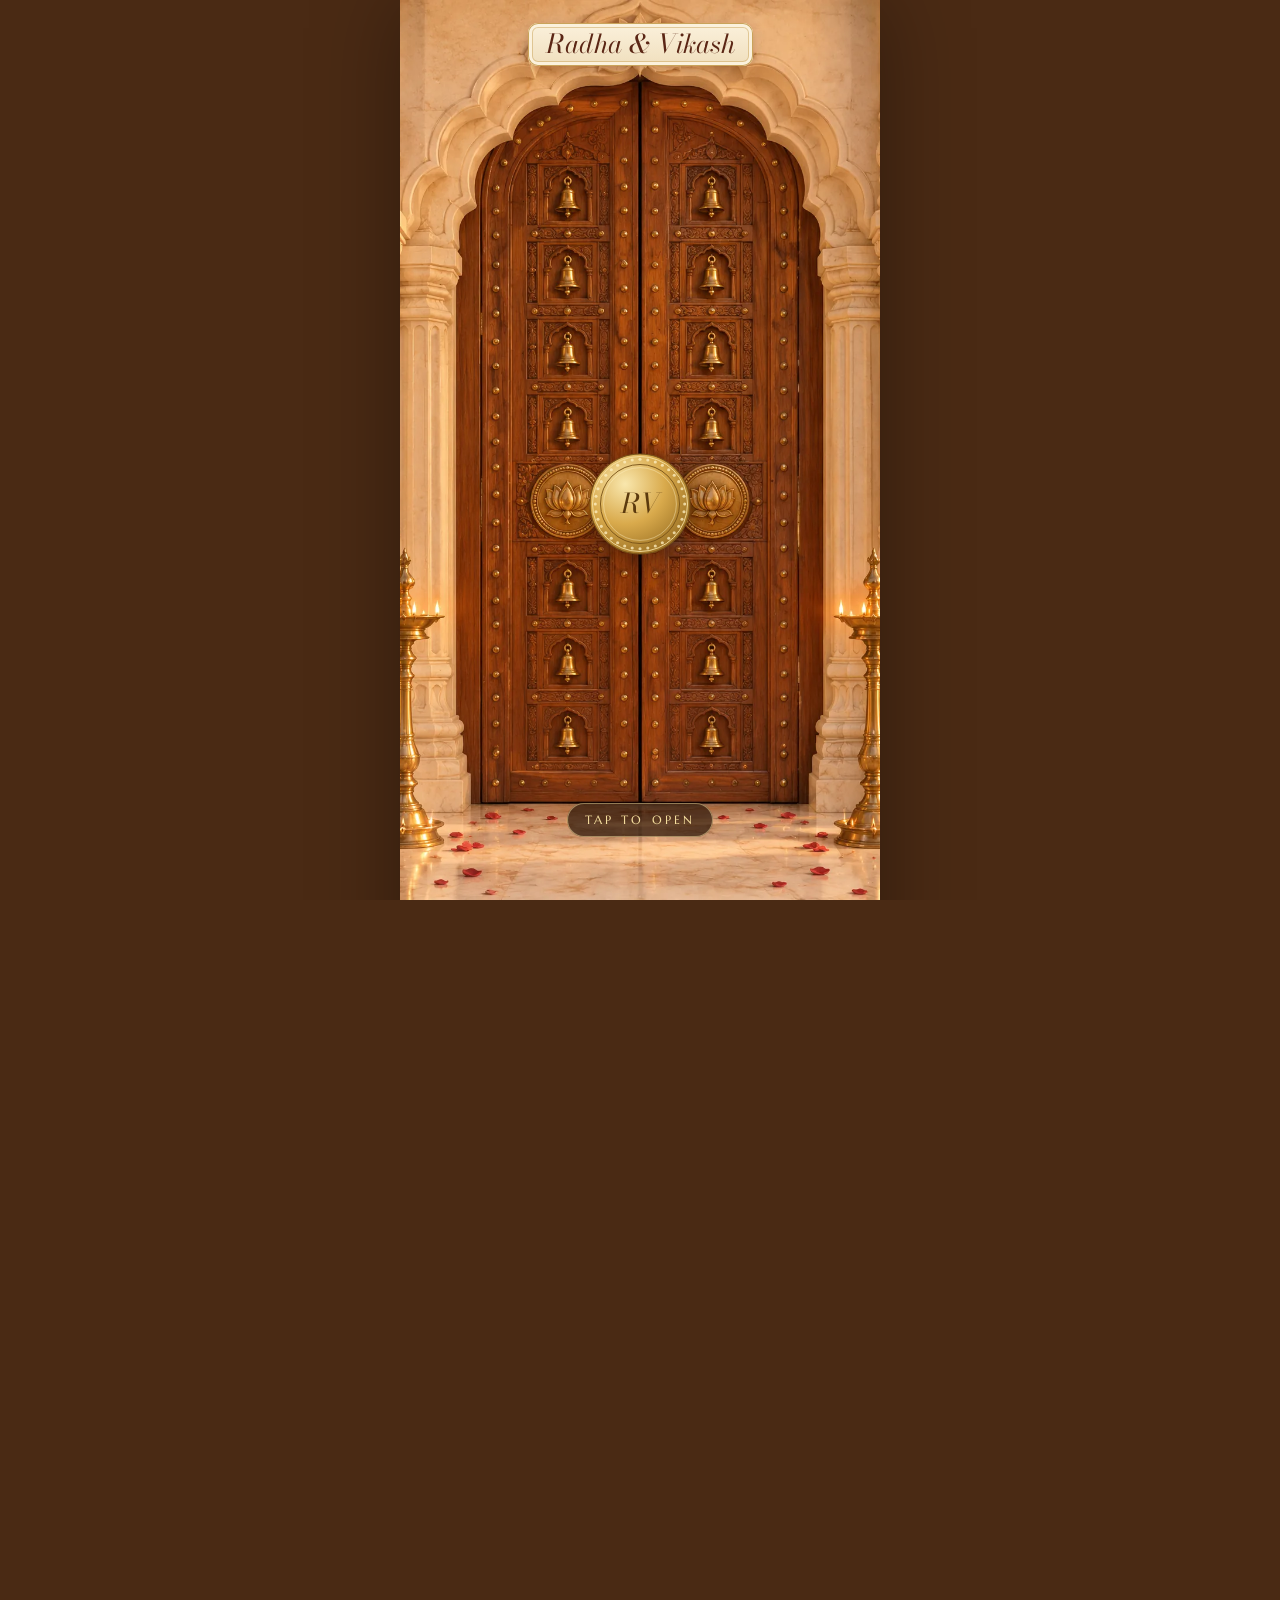
==== index.html @ 3cbb506b "Initial commit: Radha & Vikash Mandir Sunrise wedding invitation with 3D doors, audio, scratch card " ====
<!doctype html>
<html lang="en-IN">
<head>
<meta charset="utf-8">
<meta name="viewport" content="width=device-width,initial-scale=1,viewport-fit=cover">
<title>Radha &amp; Vikash are getting married | Wedding Invitation</title>
<meta name="description" content="Monday, 22 February 2027 · Bolai, Shajapur, Madhya Pradesh. Tap to open your invite.">
<meta property="og:type" content="website">
<meta property="og:title" content="Radha &amp; Vikash are getting married">
<meta property="og:description" content="Monday, 22 February 2027 · Bolai, Shajapur, Madhya Pradesh. Tap to open your invite.">
<meta property="og:image" content="./assets/images/temple.webp">
<meta name="theme-color" content="#4a2a14">

<!-- Google Fonts -->
<link rel="preconnect" href="https://fonts.googleapis.com">
<link rel="preconnect" href="https://fonts.gstatic.com" crossorigin>
<link rel="stylesheet" href="https://fonts.googleapis.com/css2?family=Alex+Brush&amp;family=Bodoni+Moda:ital,opsz,wght@0,6..96,400..600;1,6..96,400..600&amp;family=Cormorant+Garamond:ital,wght@0,400;0,500;0,600;1,400;1,500&amp;family=Marcellus&amp;display=swap">
<link rel="stylesheet" href="https://fonts.googleapis.com/css2?family=Tiro+Devanagari+Hindi&amp;display=swap">

<!-- Local Stylesheet -->
<link rel="stylesheet" href="./assets/css/invite.css">

<!-- Invitation Content & Configuration Data -->
<script type="application/json" id="invite-data">
{
  "side": "bride",
  "bride": {
    "name": "Radha",
    "full": "Radha Patidar",
    "parents": "Mr. Mahesh & Mrs. Patidar",
    "line": "Daughter of Mr. Mahesh & Mrs. Patidar",
    "about": ""
  },
  "groom": {
    "name": "Vikash",
    "full": "Vikash Patidar",
    "parents": "Mr. Bharat & Mrs. Ramkaniya Patidar",
    "line": "Son of Mr. Bharat & Mrs. Ramkaniya Patidar",
    "about": ""
  },
  "grandparents": "",
  "invocation": "॥ श्री गणेशाय नमः ॥",
  "invocationEn": "Shri Ganeshaya Namah",
  "shloka": "वक्रतुण्ड महाकाय सूर्यकोटि समप्रभ। निर्विघ्नं कुरु मे देव सर्वकार्येषु सर्वदा॥",
  "hosts": "Mr. Mahesh & Mrs. Patidar and Mr. Bharat & Mrs. Ramkaniya Patidar",
  "families": "the Patidar families",
  "inviteLine": "request the honour of your presence at the auspicious wedding of",
  "welcome": "With the divine blessings of Lord Ganesha and the love of our families, we begin a beautiful journey of togetherness. We are honoured to welcome you to the wedding celebrations of Radha & Vikash.",
  "hashtag": "#RadhaWedsVikash",
  "city": "Bolai, Shajapur, MP",
  "events": [
    {
      "id": "haldi",
      "name": "Haldi Ceremony (हल्दी समारोह)",
      "hindi": "हल्दी समारोह",
      "date": "2027-02-20T11:00:00+05:30",
      "hours": 3,
      "day": "Saturday",
      "dateText": "To be confirmed",
      "short": "Haldi",
      "time": "Date & Time to be confirmed",
      "venue": "Family residence",
      "address": "Bolai, Shajapur (to be confirmed)",
      "map": "https://maps.google.com/?q=Bolai+Shajapur+Madhya+Pradesh",
      "dress": "Yellow / Traditional Indian",
      "note": "A joyful celebration filled with turmeric, laughter, love and blessings.",
      "colors": ["#e8a317", "#ffd95a"]
    },
    {
      "id": "mehendi",
      "name": "Mehendi Ceremony (मेहंदी समारोह)",
      "hindi": "मेहंदी समारोह",
      "date": "2027-02-20T17:00:00+05:30",
      "hours": 4,
      "day": "Saturday",
      "dateText": "To be confirmed",
      "short": "Mehendi",
      "time": "Date & Time to be confirmed",
      "venue": "Family residence",
      "address": "Bolai, Shajapur (to be confirmed)",
      "map": "https://maps.google.com/?q=Bolai+Shajapur+Madhya+Pradesh",
      "dress": "Green / Traditional",
      "note": "Join us for an evening of beautiful mehendi, music and cherished memories.",
      "colors": ["#5f7d3a", "#a7c46a"]
    },
    {
      "id": "sangeet",
      "name": "Sangeet Ceremony (संगीत समारोह)",
      "hindi": "संगीत समारोह",
      "date": "2027-02-21T19:30:00+05:30",
      "hours": 4,
      "day": "Sunday",
      "dateText": "To be confirmed",
      "short": "Sangeet",
      "time": "Date & Time to be confirmed",
      "venue": "Family residence",
      "address": "Bolai, Shajapur (to be confirmed)",
      "map": "https://maps.google.com/?q=Bolai+Shajapur+Madhya+Pradesh",
      "dress": "Festive Traditional",
      "note": "Let's celebrate love with music, dance and unforgettable moments.",
      "colors": ["#3b2a6b", "#c9a0ff"]
    },
    {
      "id": "wedding",
      "name": "Wedding / Pheras (शुभ विवाह)",
      "hindi": "शुभ विवाह",
      "date": "2027-02-22T19:00:00+05:30",
      "hours": 8,
      "day": "Monday",
      "dateText": "Monday, 22 February 2027",
      "short": "22 Feb",
      "time": "Time to be confirmed",
      "venue": "Bolai",
      "address": "Shajapur, Madhya Pradesh",
      "map": "https://maps.google.com/?q=Bolai+Shajapur+Madhya+Pradesh",
      "dress": "Royal Traditional Indian",
      "note": "With the blessings of our families, Vikash and Radha unite in the sacred bond of marriage. Your presence will make our celebration truly special.",
      "colors": ["#b0213a", "#e8c37a"]
    },
    {
      "id": "reception",
      "name": "Grand Reception (आशीर्वाद समारोह)",
      "hindi": "आशीर्वाद समारोह",
      "date": "2027-02-26T19:00:00+05:30",
      "hours": 5,
      "day": "Friday",
      "dateText": "Friday, 26 February 2027",
      "short": "26 Feb",
      "time": "Time to be confirmed",
      "venue": "Family home / open farm area",
      "address": "Bolai, Shajapur",
      "map": "https://maps.google.com/?q=Bolai+Shajapur+Madhya+Pradesh",
      "dress": "Traditional / Formal / Festive",
      "note": "Join us for a grand celebration of love, togetherness and blessings, followed by a delightful dinner.",
      "colors": ["#7a1828", "#d4a548"]
    }
  ],
  "date": "2027-02-22T19:00:00+05:30",
  "dateText": {
    "weekday": "Monday",
    "day": "22",
    "month": "February",
    "mon": "Feb",
    "year": "2027",
    "dots": "22 · 02 · 2027"
  },
  "photos": {
    "gallery": [],
    "cover": "",
    "focus": {}
  },
  "story": [],
  "travel": [
    {
      "title": "By air",
      "text": "Devi Ahilya Bai Holkar Airport, Indore (IDR), about 2.5 - 3 hours from Bolai."
    },
    {
      "title": "By train",
      "text": "Shujalpur / Shajapur railway station, conveniently connected."
    },
    {
      "title": "Stay",
      "text": "Family-arranged accommodation for guests; details on request. Share your travel schedule with us."
    },
    {
      "title": "Weather",
      "text": "February in Madhya Pradesh is generally pleasant, with cooler evenings. Light warm clothing is recommended."
    }
  ],
  "contacts": [
    {
      "name": "Pankaj Patidar",
      "role": "Brother of Groom",
      "phone": "+91 93995 27129"
    },
    {
      "name": "Vikash Patidar",
      "role": "Groom",
      "phone": "+91 91799 33533"
    }
  ],
  "song": {
    "mode": "tune",
    "timbre": "harp",
    "youtube": "",
    "title": "Wedding Tune",
    "by": "now playing",
    "start": 0,
    "end": 0
  },
  "rsvp": {
    "by": "15 February 2027",
    "whatsapp": "+919179933533",
    "phone": "+919179933533",
    "mode": "save"
  },
  "sections": {
    "story": false,
    "scratch": true,
    "countdown": true,
    "program": true,
    "travel": true,
    "contacts": true,
    "rsvp": false
  }
}
</script>

<script type="application/json" id="invite-config">
{
  "branding": false,
  "rsvpWhatsapp": true,
  "variant": "",
  "mode": "live",
  "inviteId": "radha-vikash-wedding",
  "skipGate": false
}
</script>

<!-- Scripts -->
<script src="./assets/js/boot.js"></script>
<script src="./assets/js/shared.js" defer></script>
<script src="./assets/js/canvas-art.js" defer></script>
<script src="./assets/js/gsap-3.12.5.min.js" async></script>
<script src="./assets/js/invite.js" defer></script>
</head>

<body>
<link rel="preload" as="image" href="./assets/images/temple.webp" fetchpriority="low">
<canvas id="fx" aria-hidden="true"></canvas>

<!-- Floating Audio Control Pill -->
<button id="snd" type="button" aria-label="Play music" aria-pressed="false" hidden>
  <span class="disc" aria-hidden="true"></span>
  <span class="meta"><b>Our song</b><small>tap to play</small></span>
  <span class="eq" aria-hidden="true"><i></i><i></i><i></i><i></i></span>
</button>

<!-- 3D Carved Wooden Door Gate -->
<div id="gate" class="idle" role="dialog" aria-label="Wedding invitation cover">
  <div class="doors">
    <div class="leaf l">
      <img class="art" src="./assets/images/door.webp" alt="Carved temple door left leaf" decoding="async" fetchpriority="high">
      <div class="shade"></div>
    </div>
    <div class="leaf r">
      <img class="art" src="./assets/images/door.webp" alt="Carved temple door right leaf" decoding="async">
      <div class="shade"></div>
    </div>
    <div class="plaque">
      <p class="to" id="gTo" hidden></p>
      <p class="n" id="gNames"></p>
    </div>
    <button id="coin" type="button" aria-label="Tap the coin to open the invitation"></button>
    <p class="hint">Tap to open</p>
  </div>
</div>

<!-- Main Invitation Container -->
<main class="page" id="page" 
  data-temple="./assets/images/temple.webp" 
  data-card="./assets/images/card.webp" 
  data-frame="./assets/images/frame.webp">
</main>

</body>
</html>
---- assets/css/invite.css ----
/* Mandir Sunrise. invite.js draws the doors, the temple and the parchment frame as SVG; sizes in cqw follow the
   page column (.page is the container). */
:root{
  --paper:#f7ebd5; --card:#fdf6ec; --ink:#5b2615; --ink2:#86553f; --accent:#a8573a; --gold:#b9853f; --wood:#4a2a14;
  --line:rgba(185,133,63,.55);
  --name:'Bodoni Moda',Didot,'Times New Roman',serif;
  --brush:'Alex Brush','Snell Roundhand',cursive;
  --caps:'Marcellus','Cinzel',Georgia,serif;
  --serif:'Cormorant Garamond',Garamond,Georgia,serif;
  --deva:'Tiro Devanagari Hindi','Noto Serif Devanagari','Kohinoor Devanagari',serif;
  --col:480px;
  --spring:cubic-bezier(.34,1.56,.64,1);
}
*{box-sizing:border-box}
/* overflow clip, never hidden: a hidden overflow makes a scroll box and the sticky temple and paper stop sticking */
html{background:var(--wood);color:var(--ink);-webkit-text-size-adjust:100%;scroll-behavior:smooth;overflow-x:clip}
html.locked,html.locked body{overflow:hidden;height:100%}
body{margin:0;min-height:100vh;min-height:100dvh;background:var(--wood);font-family:var(--serif);font-size:18px;line-height:1.5;overflow-x:clip;-webkit-font-smoothing:antialiased}
a{color:inherit}
:focus-visible{outline:2px solid var(--accent);outline-offset:3px;border-radius:8px}
[hidden]{display:none!important}
.sr{position:absolute;width:1px;height:1px;overflow:hidden;clip:rect(0 0 0 0);white-space:nowrap}
.ico{fill:none;stroke:currentColor;stroke-width:1.6;stroke-linecap:round;stroke-linejoin:round}
[data-reveal="bloom"]{transform:scale(.6);filter:blur(5px)}

/* ---------- page column ---------- */
.page{position:relative;max-width:var(--col);margin:0 auto;background:var(--paper);min-height:100vh;min-height:100dvh;overflow-x:clip;container-type:inline-size;
  padding-bottom:env(safe-area-inset-bottom);box-shadow:0 0 80px rgba(0,0,0,.35)}
.paper{position:absolute;inset:0;z-index:0;pointer-events:none}
/* The same card twice: card.webp behind the page, and frame.webp (its arch cut out) in front, so text scrolls behind
   the arch and never across its gold lines. invite.js fades the front one in as the temple fades out.
   Each is the 1024×1536 painting as a border image: the arch top (300px of it), the chhatris (380) and the vines (150
   a side) keep their shape at the column's width, and only the plain middle stretches to the screen's height. The
   3cqw outset pushes the outer vines past the column's edge, which leaves more room inside the arch. */
.frame{z-index:3;opacity:0}
.card-art{position:sticky;top:0;height:100vh;height:100svh;border-style:solid;border-width:29.3cqw 14.65cqw 37.1cqw;border-image-slice:300 150 380 fill;border-image-repeat:stretch;border-image-outset:0 3cqw}
.scene,.art{display:block;width:100%;height:100%;object-fit:cover}
.page>section,.page>footer{position:relative;z-index:1}
section{padding:40px 15cqw;text-align:center}
.kick{font-family:var(--caps);font-size:11.5px;letter-spacing:.26em;text-transform:uppercase;color:var(--gold);margin:0}
.orn{display:block;width:160px;height:20px;margin:14px auto}
.sh{margin:0 auto 22px}
.sh h2{font:italic 400 clamp(30px,8.5cqw,40px)/1.1 var(--name);color:var(--ink);margin:6px 0 0}
.sh .orn{margin-bottom:0}
.linkbtn{background:none;border:0;padding:10px;font:italic 16px var(--serif);color:var(--ink2);text-decoration:underline;text-underline-offset:4px;cursor:pointer}

/* ---------- buttons ---------- */
.btn,.pill{position:relative;overflow:hidden;display:inline-flex;align-items:center;justify-content:center;gap:8px;cursor:pointer;text-decoration:none;font-family:var(--caps);text-transform:uppercase;border-radius:999px;transition:transform .35s var(--spring),box-shadow .3s;-webkit-tap-highlight-color:transparent}
.btn:active,.pill:active{transform:scale(.94)}
.pill{padding:9px 15px;font-size:12px;letter-spacing:.12em;color:var(--ink);background:#fff;border:1px solid var(--line)}
.btn{padding:15px 24px;font-size:13.5px;letter-spacing:.14em;color:#fdf6ec;background:var(--accent);border:0;box-shadow:0 8px 20px rgba(120,50,20,.25)}
.pill svg,.btn svg{width:16px;height:16px;flex:0 0 auto}
@media (hover:hover){.pill:hover,.btn:hover{transform:translateY(-2px)}}
.glint{position:absolute;width:14px;height:14px;margin:-7px 0 0 -7px;border-radius:50%;pointer-events:none;background:radial-gradient(circle,rgba(255,255,255,.95),rgba(255,236,190,.5) 40%,transparent 70%);animation:glint .6s ease-out forwards}
@keyframes glint{from{transform:scale(.3);opacity:1}to{transform:scale(7);opacity:0}}

/* ---------- song pill: spinning record, expands to show the track ---------- */
#snd{position:fixed;z-index:80;top:calc(env(safe-area-inset-top) + 12px);right:max(12px,calc((100vw - var(--col))/2 + 12px));height:48px;max-width:48px;padding:4px;border:0;border-radius:999px;cursor:pointer;
  display:flex;align-items:center;gap:10px;overflow:hidden;font-family:var(--serif);color:#fdf6ec;background:rgba(74,42,20,.9);box-shadow:0 0 0 1px rgba(212,165,72,.6),0 8px 22px rgba(60,25,8,.35);
  -webkit-backdrop-filter:blur(8px);backdrop-filter:blur(8px);transform:scale(0);transform-origin:100% 50%;transition:transform .5s var(--spring),max-width .6s cubic-bezier(.3,.8,.2,1),padding .6s;-webkit-tap-highlight-color:transparent}
#snd.show{transform:scale(1)}
#snd:active{transform:scale(.92)}
#snd.wide{max-width:300px;padding-right:16px}
#snd .disc{position:relative;flex:0 0 40px;height:40px;border-radius:50%;background:#2a1408 center/cover;box-shadow:inset 0 0 0 2px #2a1408,inset 0 0 0 3px rgba(212,165,72,.7);animation:spin 5s linear infinite paused;transition:filter .4s}
#snd .disc::before{content:"";position:absolute;inset:0;border-radius:50%;background:repeating-radial-gradient(circle,rgba(0,0,0,0) 0 3px,rgba(0,0,0,.14) 3px 4px)}
#snd .disc::after{content:"";position:absolute;left:50%;top:50%;width:9px;height:9px;margin:-4.5px;border-radius:50%;background:#fdf6ec;box-shadow:0 0 0 2px #d4a548}
#snd.on .disc{animation-play-state:running}
#snd:not(.on) .disc{filter:grayscale(.5) brightness(.75)}
#snd .meta{display:flex;flex-direction:column;text-align:left;line-height:1.2;white-space:nowrap;opacity:0;transition:opacity .25s}
#snd.wide .meta{opacity:1;transition-delay:.25s}
#snd .meta b{font-family:var(--caps);font-weight:400;letter-spacing:.14em;text-transform:uppercase;font-size:12.5px;color:#f7e0a0}
#snd .meta small{font-style:italic;font-size:13px;opacity:.85}
#snd .eq{display:flex;align-items:flex-end;gap:2px;height:16px;flex:0 0 auto;opacity:0;transition:opacity .25s}
#snd.wide .eq{opacity:1;transition-delay:.3s}
#snd .eq i{width:3px;height:100%;border-radius:2px;background:#d4a548;transform-origin:50% 100%;transform:scaleY(.25);animation:eq .8s ease-in-out infinite alternate paused}
#snd .eq i:nth-child(2){animation-delay:-.3s}#snd .eq i:nth-child(3){animation-delay:-.55s}#snd .eq i:nth-child(4){animation-delay:-.15s}
#snd.on .eq i{animation-play-state:running}
@keyframes spin{to{transform:rotate(1turn)}}
@keyframes eq{from{transform:scaleY(.25)}to{transform:scaleY(1)}}
/* the host's YouTube song plays in a small visible card (shared.js), as YouTube's embedding rules expect */
.yt-card{position:fixed;left:max(12px,calc((100vw - var(--col))/2 + 12px));bottom:calc(env(safe-area-inset-bottom) + 14px);z-index:80;width:160px;height:90px;overflow:hidden;border-radius:12px;background:#000;
  box-shadow:0 0 0 1px rgba(212,165,72,.7),0 12px 30px -12px rgba(60,25,8,.6);opacity:0;transform:translateY(8px);transition:opacity .4s,transform .4s;pointer-events:none}
.yt-card.on{opacity:1;transform:none;pointer-events:auto}
.yt-card iframe{display:block;width:160px;height:90px;border:0}

#fx{position:fixed;inset:0;width:100%;height:100%;z-index:60;pointer-events:none}

/* ---------- the temple doors ---------- */
#gate{position:fixed;inset:0;z-index:50;height:100vh;height:100dvh}
.doors{position:relative;max-width:var(--col);height:100%;margin:0 auto;perspective:1400px;perspective-origin:50% 45%}
.leaf{position:absolute;top:0;bottom:0;width:50%;overflow:hidden;backface-visibility:hidden;-webkit-backface-visibility:hidden;will-change:transform}
.leaf.l{left:0;transform-origin:0 50%}
.leaf.r{right:0;transform-origin:100% 50%}
.leaf .art{position:absolute;top:0;width:200%}
.leaf.l .art{left:0}
.leaf.r .art{left:-100%}
.shade{position:absolute;inset:0;opacity:0;pointer-events:none}
.leaf.l .shade{background:linear-gradient(90deg,rgba(30,12,2,.1),rgba(30,12,2,.7))}
.leaf.r .shade{background:linear-gradient(270deg,rgba(30,12,2,.1),rgba(30,12,2,.7))}
#gate.idle .leaf.l{animation:peekL 5s ease-in-out 2s infinite}
#gate.idle .leaf.r{animation:peekR 5s ease-in-out 2s infinite}
@keyframes peekL{0%,82%,100%{transform:rotateY(0)}90%{transform:rotateY(-5deg)}}
@keyframes peekR{0%,82%,100%{transform:rotateY(0)}90%{transform:rotateY(5deg)}}
.plaque{position:absolute;left:0;right:0;top:calc(env(safe-area-inset-top) + 2.5%);display:flex;flex-direction:column;align-items:center;gap:6px;padding:0 16px;pointer-events:none}
.plaque .to{margin:0;max-width:100%;padding:5px 14px;border-radius:999px;background:rgba(74,42,20,.85);color:#f7e0a0;font:italic 600 17px/1.3 var(--serif);overflow-wrap:anywhere}
.plaque .n{margin:0;max-width:100%;padding:4px 18px 6px;border-radius:10px;background:linear-gradient(#fbf1dc,#f0dfbd);box-shadow:inset 0 0 0 1px #c9a35a,inset 0 0 0 4px #fbf1dc,inset 0 0 0 5px rgba(201,163,90,.5),0 6px 14px rgba(60,25,8,.25);
  font:italic 400 26px/1.3 var(--name);color:var(--ink);white-space:nowrap}
/* between the two painted lotus medallions, 56% down the door */
#coin{position:absolute;left:calc(50% - 52px);top:calc(56% - 52px);width:104px;height:104px;padding:0;border:0;border-radius:50%;background:none;cursor:pointer;-webkit-tap-highlight-color:transparent}
#coin svg{display:block;width:100%;height:100%;filter:drop-shadow(0 8px 12px rgba(30,12,2,.5));animation:bob 3.6s ease-in-out infinite}
#coin::before,#coin::after{content:"";position:absolute;inset:4px;border-radius:50%;border:1.5px solid rgba(247,224,160,.9);animation:halo 2.6s ease-out infinite;pointer-events:none}
#coin::after{animation-delay:1.3s}
@keyframes halo{0%{transform:scale(.95);opacity:.9}100%{transform:scale(1.55);opacity:0}}
@keyframes bob{0%,100%{transform:translateY(0)}50%{transform:translateY(-4px)}}
.hint{position:absolute;left:0;right:0;bottom:calc(env(safe-area-inset-bottom) + 7%);width:max-content;margin:0 auto;padding:8px 18px;border-radius:999px;background:rgba(42,20,8,.7);box-shadow:inset 0 0 0 1px rgba(247,224,160,.5);
  font-family:var(--caps);font-size:12px;letter-spacing:.26em;text-transform:uppercase;color:#f7e0a0;pointer-events:none;animation:pulse 1.8s ease-in-out infinite}
@keyframes pulse{0%,100%{opacity:.7}50%{opacity:1}}

/* ---------- the temple: sticky while the guest scrolls through its 200 screens' worth of walk ---------- */
.walk{padding:0;height:200vh;height:200svh}
.stage{position:sticky;top:0;height:100vh;height:100svh;overflow:hidden;background:#f8d2b4}
.zoom,.scene{position:absolute;inset:0}
.zoom{will-change:transform}
.hero-copy{position:absolute;left:11%;right:11%;top:calc(env(safe-area-inset-top) + 8.5%);display:flex;flex-direction:column;align-items:center;text-shadow:0 0 16px rgba(255,240,228,.95),0 0 4px rgba(255,240,228,.8)}
.invoc{font-family:var(--deva);font-size:clamp(13px,3.6cqw,17px);color:var(--accent);margin:0}
.hn{display:flex;flex-direction:column;align-items:center;margin:2.5cqw 0 0;font-weight:400;width:100%}
.hn-a,.hn-b{font:italic 400 15cqw/1 var(--name);color:var(--accent);max-width:100%;white-space:nowrap}
.weds{font:400 8.5cqw/1 var(--brush);color:var(--ink);margin:-.5cqw 0 .5cqw}
.hd{font-family:var(--caps);font-size:clamp(11px,2.9cqw,14px);letter-spacing:.2em;text-transform:uppercase;color:var(--ink);margin:3.5cqw 0 0}
.hc{font:italic 500 clamp(16px,4.4cqw,21px)/1.3 var(--serif);color:var(--ink);margin:1cqw 0 0}
.cue{position:absolute;left:0;right:0;bottom:calc(env(safe-area-inset-bottom) + 3.5%);width:max-content;margin:0 auto;display:flex;flex-direction:column;align-items:center;gap:2px;padding:8px 20px;border:0;background:none;cursor:pointer;
  color:var(--ink);text-shadow:0 0 10px #fdf6ec,0 0 3px #fdf6ec;font-family:var(--caps);font-size:12px;letter-spacing:.24em;text-transform:uppercase}
.cue svg{width:20px;height:20px;animation:nudge 1.6s ease-in-out infinite}
@keyframes nudge{0%,100%{transform:translateY(0)}50%{transform:translateY(5px)}}
.walk.still{height:auto}
.walk.still .stage{position:relative}

/* ---------- the invitation, rising as the temple fades ---------- */
.invite{z-index:2;padding:26cqw 15cqw 10cqw}
.walk:not(.still)+.invite{margin-top:-50vh;margin-top:-50svh}
.portrait{position:relative;width:min(210px,54cqw);aspect-ratio:272/342;margin:0 auto 22px}
.portrait svg{position:absolute;inset:0;width:100%;height:100%;overflow:visible}
.portrait .ph{position:absolute;left:2.206%;top:1.754%;width:95.588%;height:96.491%;background:#efe0c6;-webkit-mask-size:100% 100%;mask-size:100% 100%}
.portrait .ph img{display:block;width:100%;height:100%;object-fit:cover}
.portrait.empty{display:grid;place-items:center;border:1.5px dashed var(--gold);border-radius:50% 50% 8px 8px/36% 36% 8px 8px;background:rgba(255,255,255,.4)}
.portrait.empty p{margin:0;font-family:var(--caps);font-size:11px;letter-spacing:.24em;text-transform:uppercase;color:var(--gold)}
.hosts{font-family:var(--caps);font-size:12.5px;letter-spacing:.14em;text-transform:uppercase;line-height:1.6;color:var(--gold);margin:12px 0 0}
.line{font-size:clamp(17px,4.6cqw,21px);line-height:1.45;color:var(--ink);margin:10px 0 0}
.couple{margin-top:6px}
.pp{display:flex;flex-direction:column;align-items:center}
.par{max-width:260px;margin:0 auto;font-size:15px;font-weight:600;line-height:1.35;color:var(--accent)}
.nm{max-width:100%;font:italic 400 clamp(38px,12.5cqw,58px)/1.05 var(--name);color:var(--accent);margin:6px 0 0;white-space:nowrap}
.and{font:400 clamp(28px,8cqw,38px)/1 var(--brush);color:var(--ink);margin:12px 0}
.gp{font-style:italic;color:var(--ink2);margin:24px auto 0;max-width:300px;font-size:16.5px}
.shloka{font-family:var(--deva);font-size:15.5px;line-height:1.75;color:var(--gold);margin:22px auto 0;max-width:300px}

/* ---------- save the date ---------- */
.sd{position:relative;max-width:300px;margin:0 auto;border-radius:16px;overflow:hidden;background:#fffbf4;box-shadow:inset 0 0 0 1px rgba(0,0,0,.08),0 14px 34px rgba(120,60,20,.12)}
.sd-in{padding:34px 20px 30px;display:flex;flex-direction:column;align-items:center}
.sd .lbl{font-family:var(--caps);font-size:13px;letter-spacing:.2em;text-transform:uppercase;margin:0;color:var(--ink2)}
.sd .big{font:500 clamp(64px,18cqw,86px)/1 var(--serif);margin:8px 0;color:var(--ink)}
.sd .where{font-style:italic;margin:10px 0 0;color:var(--ink2)}
.sd canvas{position:absolute;inset:0;width:100%;height:100%;border-radius:inherit;cursor:grab;transition:opacity .7s ease}
.sd canvas.gone{opacity:0;pointer-events:none}
.date.done .linkbtn{visibility:hidden}

/* ---------- countdown ---------- */
.cd{display:grid;grid-template-columns:repeat(4,1fr);gap:2.5cqw;max-width:340px;margin:0 auto}
.cd div{aspect-ratio:4/5;display:flex;flex-direction:column;align-items:center;justify-content:center;border-radius:12px;background:#fffbf4;box-shadow:inset 0 0 0 1px rgba(0,0,0,.08)}
.cd b{font:500 clamp(26px,8cqw,36px)/1 var(--serif);color:var(--ink);font-variant-numeric:tabular-nums}
.cd small{font-family:var(--caps);font-size:9.5px;letter-spacing:.16em;text-transform:uppercase;color:var(--ink2);margin-top:6px}
.cd-note{margin:18px 0 0;font-size:16px;color:var(--ink2)}

/* ---------- welcome ---------- */
.welcome{padding-top:10px}
.welcome .msg{font-size:20px;line-height:1.6;font-style:italic;color:var(--ink);max-width:340px;margin:8px auto 0}

/* ---------- functions: each card under a scalloped temple arch ---------- */
.events{list-style:none;margin:0;padding:0;display:grid;gap:30px}
.ev{position:relative}
.cap{display:block;width:100%;height:58px;overflow:visible}
.ev-ic{position:absolute;top:16px;left:50%;width:46px;height:46px;margin-left:-23px;color:var(--accent)}
.ev-ic svg{width:100%;height:100%}
.ev-b{margin-top:-1px;padding:12px 20px 22px;background:var(--card);border:1px solid var(--gold);border-top:0;border-radius:0 0 14px 14px;box-shadow:0 14px 30px rgba(120,60,20,.08)}
.ev h3{font:italic 400 28px/1.15 var(--name);color:var(--accent);margin:0}
.ev-when{margin:8px 0 0;font-size:17px;color:var(--ink)}
.ev-when span{display:block;font-size:15.5px;color:var(--ink2)}
.ev-venue{margin:10px 0 0;font-size:17px;font-weight:600;line-height:1.35;color:var(--ink)}
.ev-venue span{display:block;font-weight:400;font-size:15.5px;color:var(--ink2)}
.ev-dress{margin:10px 0 0;font-size:15px;font-weight:600;color:var(--accent)}
.ev-note{margin:6px 0 0;font-size:16px;font-style:italic;color:var(--ink2)}
.ev-links{display:flex;flex-wrap:wrap;justify-content:center;gap:8px;margin-top:16px}
.ev.big .ev-b{border-color:var(--accent)}
.ev.big .cap path{stroke:var(--accent)}

/* ---------- story / moments ---------- */
.chaps{list-style:none;margin:0;padding:0 0 0 26px;text-align:left;position:relative}
.chaps::before{content:"";position:absolute;left:8px;top:6px;bottom:6px;width:1px;background:var(--gold)}
.chaps li{position:relative;margin:0 0 24px}
.chaps li:last-child{margin-bottom:0}
.chaps li::before{content:"";position:absolute;left:-22px;top:6px;width:9px;height:9px;transform:rotate(45deg);background:var(--card);box-shadow:inset 0 0 0 2px var(--accent)}
.chaps .yr{margin:0;font:400 12px var(--caps);letter-spacing:.22em;color:var(--gold)}
.chaps h3{margin:2px 0 4px;font:italic 400 23px/1.2 var(--name);color:var(--ink)}
.chaps p{margin:0;font-size:17.5px;color:var(--ink2)}
.chaps img{display:block;width:100%;max-height:240px;margin:12px 0 0;object-fit:cover;border-radius:12px;box-shadow:0 0 0 4px #fff,0 0 0 5px var(--line)}
.gal{display:grid;grid-template-columns:repeat(2,1fr);gap:18px 14px;padding:4px}
.gal button{padding:7px 7px 24px;border:0;background:#fff;cursor:zoom-in;rotate:var(--r);box-shadow:0 10px 22px rgba(90,40,10,.18)}
.gal img{display:block;width:100%;aspect-ratio:4/5;object-fit:cover}
.box{max-width:min(94vw,560px);max-height:92vh;padding:0;border:0;border-radius:14px;background:#2a1408;overflow:visible}
.box::backdrop{background:rgba(42,20,8,.85)}
.box img{display:block;max-width:100%;max-height:92vh;border-radius:14px}
.box .x{position:absolute;top:-14px;right:-10px;width:40px;height:40px;border:0;border-radius:50%;background:var(--card);color:var(--ink);font:600 26px/1 var(--serif);cursor:pointer;box-shadow:inset 0 0 0 1px var(--line)}

/* ---------- travel / contacts ---------- */
.cards{display:grid;gap:12px;text-align:left}
.tc{display:flex;gap:14px;align-items:flex-start;background:#fffbf4;border-radius:14px;padding:16px;box-shadow:inset 0 0 0 1px rgba(0,0,0,.08)}
.tc .i{flex:0 0 42px;height:42px;border-radius:50%;display:grid;place-items:center;background:#f6e6cc;color:var(--accent)}
.tc .i svg{width:22px;height:22px}
.tc h3{font-family:var(--caps);font-weight:400;letter-spacing:.14em;text-transform:uppercase;font-size:13.5px;margin:2px 0 4px;color:var(--ink)}
.tc p{margin:0;font-size:16.5px;line-height:1.45;color:var(--ink2)}
.contact{align-items:center;flex-wrap:wrap}
.contact .who{flex:1 1 130px;min-width:0}
.contact .role{font-style:italic;font-size:15px;color:var(--ink2)}
.ph{display:block;font-size:16px;letter-spacing:.04em;color:var(--ink);user-select:all;-webkit-user-select:all;margin-top:2px}
.contact .acts{margin-left:auto;display:flex;gap:6px}
.contact .acts a{width:42px;height:42px;border-radius:50%;display:grid;place-items:center;background:var(--accent);color:#fdf6ec}
.contact .acts a svg{width:19px;height:19px}

/* ---------- RSVP ---------- */
.by-top{margin:-8px 0 18px;font-size:16px;color:var(--ink2)}
.rsvp-card{background:#fffbf4;border-radius:18px;padding:22px 18px;text-align:left;box-shadow:inset 0 0 0 1px rgba(0,0,0,.08),0 14px 34px rgba(120,60,20,.1)}
.fld{display:block;margin:0 0 16px}
.fld>span,.rsvp-card legend{display:block;font-family:var(--caps);font-size:11.5px;letter-spacing:.18em;text-transform:uppercase;color:var(--ink2);margin-bottom:6px;padding:0}
.fld input,.fld select,.fld textarea{width:100%;font:17px var(--serif);color:var(--ink);background:#fffaf2;border:1px solid var(--line);border-radius:10px;padding:11px 14px;transition:border-color .2s,box-shadow .2s;-webkit-appearance:none;appearance:none}
.fld select{background-image:linear-gradient(45deg,transparent 50%,var(--accent) 50%),linear-gradient(135deg,var(--accent) 50%,transparent 50%);background-position:calc(100% - 20px) 50%,calc(100% - 15px) 50%;background-size:5px 5px;background-repeat:no-repeat}
.fld input:focus,.fld select:focus,.fld textarea:focus{outline:none;border-color:var(--accent);box-shadow:0 0 0 3px rgba(168,87,58,.18)}
.rsvp-card fieldset{border:0;margin:0 0 16px;padding:0;min-width:0}
.chips{display:flex;flex-wrap:wrap;gap:8px}
.chips.two{display:grid;grid-template-columns:1fr 1fr}
.chip{position:relative;overflow:hidden;cursor:pointer;-webkit-tap-highlight-color:transparent}
.chip input{position:absolute;opacity:0;inset:0;margin:0;cursor:pointer}
.chip span{display:flex;align-items:center;justify-content:center;text-align:center;height:100%;padding:9px 14px;border-radius:999px;font-size:16px;line-height:1.2;background:#fffaf2;box-shadow:inset 0 0 0 1px var(--line);color:var(--ink2);transition:background .25s,color .25s,transform .35s var(--spring)}
.chips.two .chip span{border-radius:12px;padding:12px 10px;font-weight:600}
.chip input:checked+span{background:var(--accent);color:#fdf6ec;box-shadow:none}
.chip input:focus-visible+span{outline:2px solid var(--accent);outline-offset:2px}
.chip:active span{transform:scale(.94)}
.rsvp-card .btn{width:100%;margin-top:4px}
.rsvp-err{margin:0 0 8px;color:#b4364f;font:600 17px/1.4 var(--serif);text-align:center}
.thanks{text-align:center}
.ty-ic{width:80px;height:80px}
.ty{font:italic 400 34px/1.2 var(--name);color:var(--accent);margin:8px 0 0}
.thanks p{color:var(--ink2);margin:8px 0 0}
.thanks .btn{margin-top:18px}

/* ---------- footer ---------- */
footer{padding:30px 15cqw calc(34cqw + env(safe-area-inset-bottom));text-align:center}
.bless{font-size:18px;font-style:italic;color:var(--ink);margin:0}
.sig{font:italic 400 clamp(30px,9cqw,42px)/1.15 var(--name);color:var(--accent);margin:8px 0 0;overflow-wrap:anywhere}
.fam{font-size:16px;color:var(--ink2);margin:4px 0 0}
.hash{font-family:var(--caps);font-size:13px;letter-spacing:.14em;color:var(--gold);margin:14px 0 0;overflow-wrap:anywhere}
footer .pill{margin-top:22px}
.made{display:inline-block;margin-top:18px;font:400 11px var(--caps);letter-spacing:.18em;text-transform:uppercase;color:var(--ink2);text-decoration:none}

@media (prefers-reduced-motion:reduce){
  *,*::before,*::after{animation:none!important;transition-duration:.01s!important;transition-delay:0s!important}
}
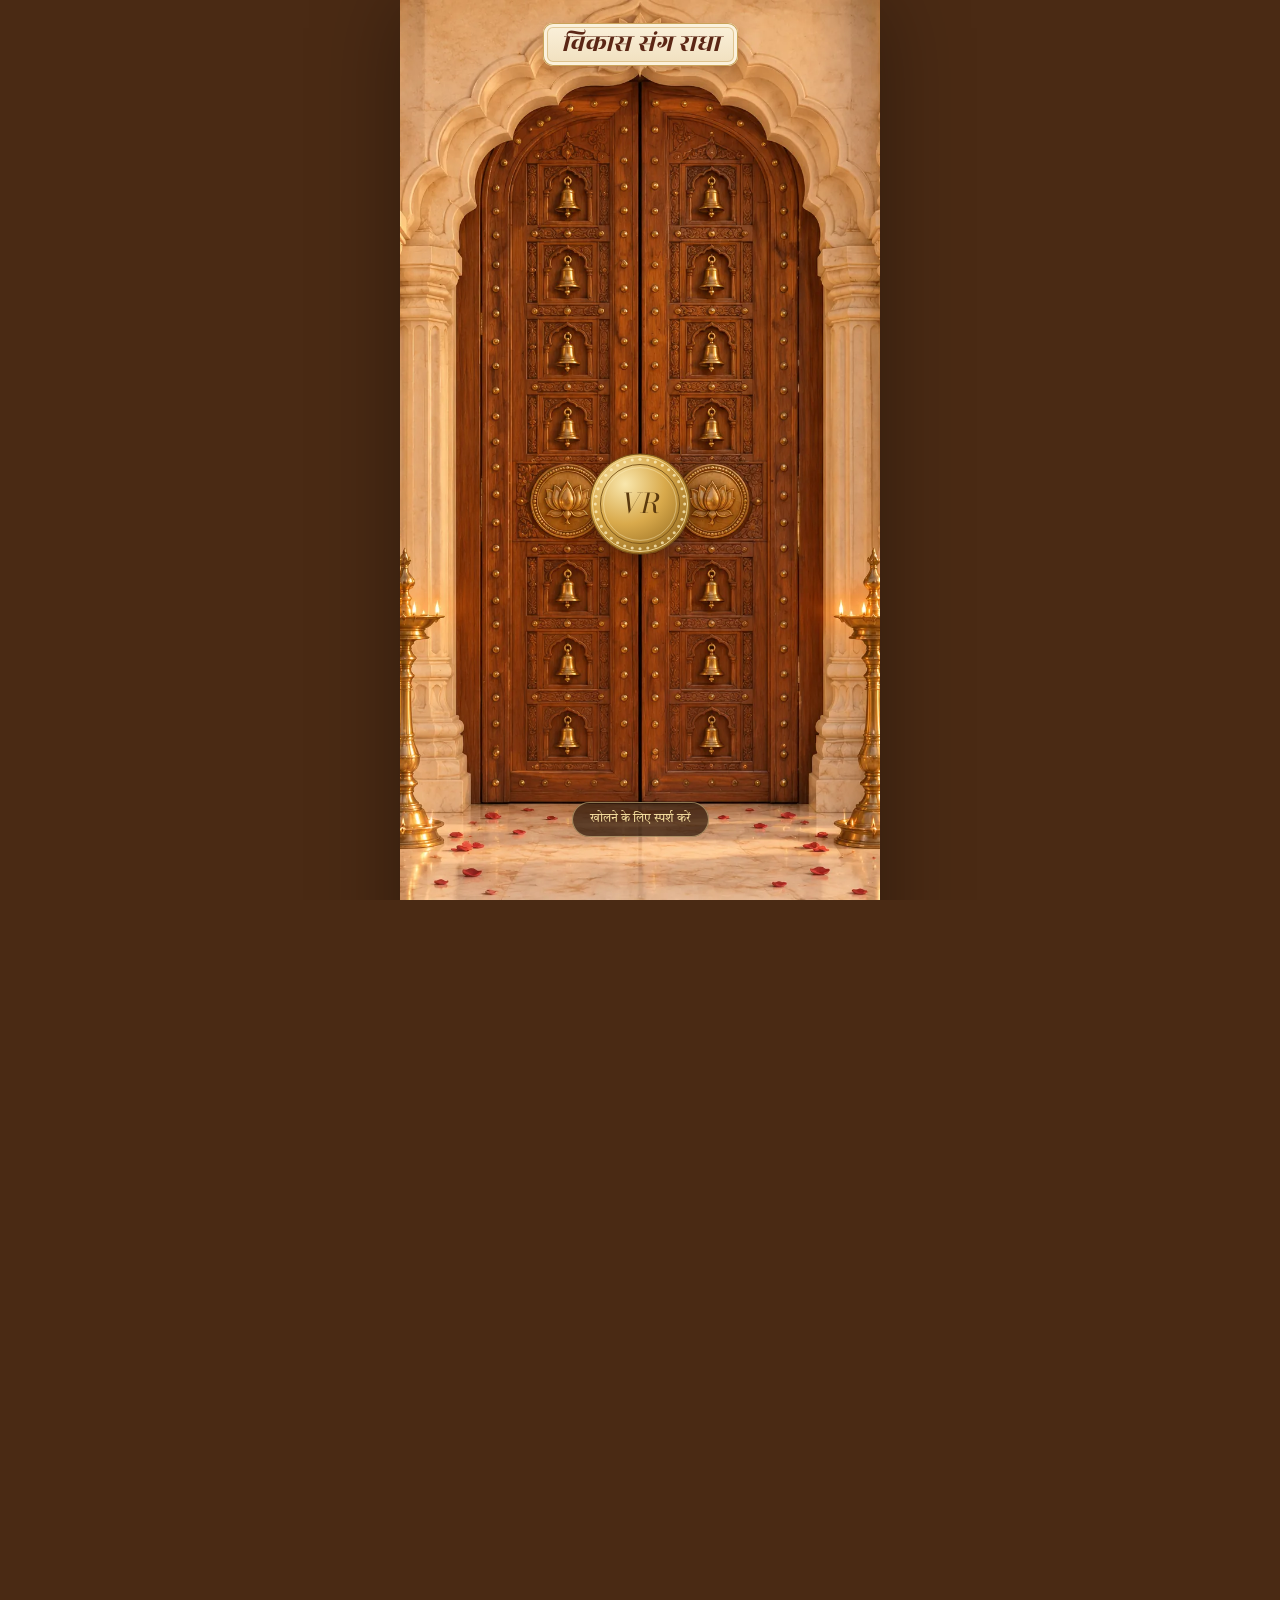
==== commit 4a17d272: "Convert wedding invitation to Hindi with Vikash first and add YouTube background song" ====
--- a/index.html
+++ b/index.html
@@ -1,21 +1,20 @@
 <!doctype html>
-<html lang="en-IN">
+<html lang="hi">
 <head>
 <meta charset="utf-8">
 <meta name="viewport" content="width=device-width,initial-scale=1,viewport-fit=cover">
-<title>Radha &amp; Vikash are getting married | Wedding Invitation</title>
-<meta name="description" content="Monday, 22 February 2027 · Bolai, Shajapur, Madhya Pradesh. Tap to open your invite.">
+<title>विकास एवं राधा का शुभ विवाह | निमंत्रण पत्र</title>
+<meta name="description" content="सोमवार, 22 फरवरी 2027 · बोलाई, शाजापुर, मध्य प्रदेश · निमंत्रण पत्र खोलने के लिए टैप करें">
 <meta property="og:type" content="website">
-<meta property="og:title" content="Radha &amp; Vikash are getting married">
-<meta property="og:description" content="Monday, 22 February 2027 · Bolai, Shajapur, Madhya Pradesh. Tap to open your invite.">
+<meta property="og:title" content="विकास एवं राधा का शुभ विवाह">
+<meta property="og:description" content="सोमवार, 22 फरवरी 2027 · बोलाई, शाजापुर, मध्य प्रदेश · निमंत्रण पत्र खोलने के लिए टैप करें">
 <meta property="og:image" content="./assets/images/temple.webp">
 <meta name="theme-color" content="#4a2a14">
 
 <!-- Google Fonts -->
 <link rel="preconnect" href="https://fonts.googleapis.com">
 <link rel="preconnect" href="https://fonts.gstatic.com" crossorigin>
-<link rel="stylesheet" href="https://fonts.googleapis.com/css2?family=Alex+Brush&amp;family=Bodoni+Moda:ital,opsz,wght@0,6..96,400..600;1,6..96,400..600&amp;family=Cormorant+Garamond:ital,wght@0,400;0,500;0,600;1,400;1,500&amp;family=Marcellus&amp;display=swap">
-<link rel="stylesheet" href="https://fonts.googleapis.com/css2?family=Tiro+Devanagari+Hindi&amp;display=swap">
+<link rel="stylesheet" href="https://fonts.googleapis.com/css2?family=Alex+Brush&amp;family=Bodoni+Moda:ital,opsz,wght@0,6..96,400..600;1,6..96,400..600&amp;family=Cormorant+Garamond:ital,wght@0,400;0,500;0,600;1,400;1,500&amp;family=Marcellus&amp;family=Rozha+One&amp;family=Tiro+Devanagari+Hindi:ital@0;1&amp;display=swap">
 
 <!-- Local Stylesheet -->
 <link rel="stylesheet" href="./assets/css/invite.css">
@@ -23,124 +22,124 @@
 <!-- Invitation Content & Configuration Data -->
 <script type="application/json" id="invite-data">
 {
-  "side": "bride",
+  "side": "groom",
+  "groom": {
+    "name": "विकास",
+    "full": "चि. विकास पाटीदार",
+    "parents": "श्री भरत जी एवं श्रीमती रामकन्या पाटीदार",
+    "line": "सुपुत्र: श्री भरत जी एवं श्रीमती रामकन्या पाटीदार",
+    "about": ""
+  },
   "bride": {
-    "name": "Radha",
-    "full": "Radha Patidar",
-    "parents": "Mr. Mahesh & Mrs. Patidar",
-    "line": "Daughter of Mr. Mahesh & Mrs. Patidar",
-    "about": ""
-  },
-  "groom": {
-    "name": "Vikash",
-    "full": "Vikash Patidar",
-    "parents": "Mr. Bharat & Mrs. Ramkaniya Patidar",
-    "line": "Son of Mr. Bharat & Mrs. Ramkaniya Patidar",
+    "name": "राधा",
+    "full": "कां. राधा पाटीदार",
+    "parents": "श्री महेश जी एवं श्रीमती पाटीदार",
+    "line": "सुपुत्री: श्री महेश जी एवं श्रीमती पाटीदार",
     "about": ""
   },
   "grandparents": "",
   "invocation": "॥ श्री गणेशाय नमः ॥",
-  "invocationEn": "Shri Ganeshaya Namah",
+  "invocationEn": "॥ श्री गणेशाय नमः ॥",
   "shloka": "वक्रतुण्ड महाकाय सूर्यकोटि समप्रभ। निर्विघ्नं कुरु मे देव सर्वकार्येषु सर्वदा॥",
-  "hosts": "Mr. Mahesh & Mrs. Patidar and Mr. Bharat & Mrs. Ramkaniya Patidar",
-  "families": "the Patidar families",
-  "inviteLine": "request the honour of your presence at the auspicious wedding of",
-  "welcome": "With the divine blessings of Lord Ganesha and the love of our families, we begin a beautiful journey of togetherness. We are honoured to welcome you to the wedding celebrations of Radha & Vikash.",
-  "hashtag": "#RadhaWedsVikash",
-  "city": "Bolai, Shajapur, MP",
+  "hosts": "श्री भरत जी एवं श्रीमती रामकन्या पाटीदार तथा श्री महेश जी एवं श्रीमती पाटीदार",
+  "families": "पाटीदार परिवार",
+  "inviteLine": "हमारे सुपुत्र एवं सुपुत्री के शुभ विवाह के पावन अवसर पर आप सपरिवार सादर आमंत्रित हैं",
+  "welcome": "भगवान श्री गणेश के पावन आशीर्वाद और हमारे परिवार के अगाध स्नेह से, हम जीवन के नए सफर की शुरुआत करने जा रहे हैं। विकास और राधा के इस मांगलिक विवाह उत्सव में आपकी गरिमामयी उपस्थिति एवं स्नेहिल आशीर्वाद हमारे लिए सौभाग्य की बात होगी।",
+  "hashtag": "#VikashWedsRadha",
+  "city": "बोलाई, शाजापुर (म.प्र.)",
   "events": [
     {
       "id": "haldi",
-      "name": "Haldi Ceremony (हल्दी समारोह)",
+      "name": "हल्दी समारोह",
       "hindi": "हल्दी समारोह",
       "date": "2027-02-20T11:00:00+05:30",
       "hours": 3,
-      "day": "Saturday",
-      "dateText": "To be confirmed",
-      "short": "Haldi",
-      "time": "Date & Time to be confirmed",
-      "venue": "Family residence",
-      "address": "Bolai, Shajapur (to be confirmed)",
-      "map": "https://maps.google.com/?q=Bolai+Shajapur+Madhya+Pradesh",
-      "dress": "Yellow / Traditional Indian",
-      "note": "A joyful celebration filled with turmeric, laughter, love and blessings.",
+      "day": "शनिवार",
+      "dateText": "शनिवार, 20 फरवरी 2027",
+      "short": "20 फरवरी",
+      "time": "प्रातः 11:00 बजे से",
+      "venue": "निज निवास",
+      "address": "बोलाई, शाजापुर (म.प्र.)",
+      "map": "https://maps.google.com/?q=Bolai+Shajapur+Madhya+Pradesh",
+      "dress": "पीतांबरी / पारंपरिक परिधान",
+      "note": "हल्दी, हंसी-उल्लास और आत्मीय आशीर्वाद से भरा मांगलिक उत्सव।",
       "colors": ["#e8a317", "#ffd95a"]
     },
     {
       "id": "mehendi",
-      "name": "Mehendi Ceremony (मेहंदी समारोह)",
+      "name": "मेहंदी समारोह",
       "hindi": "मेहंदी समारोह",
       "date": "2027-02-20T17:00:00+05:30",
       "hours": 4,
-      "day": "Saturday",
-      "dateText": "To be confirmed",
-      "short": "Mehendi",
-      "time": "Date & Time to be confirmed",
-      "venue": "Family residence",
-      "address": "Bolai, Shajapur (to be confirmed)",
-      "map": "https://maps.google.com/?q=Bolai+Shajapur+Madhya+Pradesh",
-      "dress": "Green / Traditional",
-      "note": "Join us for an evening of beautiful mehendi, music and cherished memories.",
+      "day": "शनिवार",
+      "dateText": "शनिवार, 20 फरवरी 2027",
+      "short": "20 फरवरी",
+      "time": "सायं 05:00 बजे से",
+      "venue": "निज निवास",
+      "address": "बोलाई, शाजापुर (म.प्र.)",
+      "map": "https://maps.google.com/?q=Bolai+Shajapur+Madhya+Pradesh",
+      "dress": "हरा / पारंपरिक परिधान",
+      "note": "मेहंदी की सोंधी महक और मधुर संगीत के संग एक यादगार शाम।",
       "colors": ["#5f7d3a", "#a7c46a"]
     },
     {
       "id": "sangeet",
-      "name": "Sangeet Ceremony (संगीत समारोह)",
+      "name": "संगीत समारोह",
       "hindi": "संगीत समारोह",
       "date": "2027-02-21T19:30:00+05:30",
       "hours": 4,
-      "day": "Sunday",
-      "dateText": "To be confirmed",
-      "short": "Sangeet",
-      "time": "Date & Time to be confirmed",
-      "venue": "Family residence",
-      "address": "Bolai, Shajapur (to be confirmed)",
-      "map": "https://maps.google.com/?q=Bolai+Shajapur+Madhya+Pradesh",
-      "dress": "Festive Traditional",
-      "note": "Let's celebrate love with music, dance and unforgettable moments.",
+      "day": "रविवार",
+      "dateText": "रविवार, 21 फरवरी 2027",
+      "short": "21 फरवरी",
+      "time": "सायं 07:30 बजे से",
+      "venue": "निज निवास",
+      "address": "बोलाई, शाजापुर (म.प्र.)",
+      "map": "https://maps.google.com/?q=Bolai+Shajapur+Madhya+Pradesh",
+      "dress": "उत्सवी पारंपरिक परिधान",
+      "note": "गीत, संगीत और नृत्य के साथ खुशियों का जश्न।",
       "colors": ["#3b2a6b", "#c9a0ff"]
     },
     {
       "id": "wedding",
-      "name": "Wedding / Pheras (शुभ विवाह)",
+      "name": "शुभ विवाह (पाणिग्रहण संस्कार)",
       "hindi": "शुभ विवाह",
       "date": "2027-02-22T19:00:00+05:30",
       "hours": 8,
-      "day": "Monday",
-      "dateText": "Monday, 22 February 2027",
-      "short": "22 Feb",
-      "time": "Time to be confirmed",
-      "venue": "Bolai",
-      "address": "Shajapur, Madhya Pradesh",
-      "map": "https://maps.google.com/?q=Bolai+Shajapur+Madhya+Pradesh",
-      "dress": "Royal Traditional Indian",
-      "note": "With the blessings of our families, Vikash and Radha unite in the sacred bond of marriage. Your presence will make our celebration truly special.",
+      "day": "सोमवार",
+      "dateText": "सोमवार, 22 फरवरी 2027",
+      "short": "22 फरवरी",
+      "time": "सायं 07:00 बजे से",
+      "venue": "बोलाई",
+      "address": "शाजापुर, मध्य प्रदेश",
+      "map": "https://maps.google.com/?q=Bolai+Shajapur+Madhya+Pradesh",
+      "dress": "राजसी पारंपरिक परिधान",
+      "note": "परिजनों के आशीर्वाद एवं वैदिक मंत्रोच्चार के साथ विकास और राधा पवित्र परिणय सूत्र में बंधेंगे। आपकी उपस्थिति हमारे लिए अनमोल है।",
       "colors": ["#b0213a", "#e8c37a"]
     },
     {
       "id": "reception",
-      "name": "Grand Reception (आशीर्वाद समारोह)",
+      "name": "आशीर्वाद समारोह (प्रीतिभोज)",
       "hindi": "आशीर्वाद समारोह",
       "date": "2027-02-26T19:00:00+05:30",
       "hours": 5,
-      "day": "Friday",
-      "dateText": "Friday, 26 February 2027",
-      "short": "26 Feb",
-      "time": "Time to be confirmed",
-      "venue": "Family home / open farm area",
-      "address": "Bolai, Shajapur",
-      "map": "https://maps.google.com/?q=Bolai+Shajapur+Madhya+Pradesh",
-      "dress": "Traditional / Formal / Festive",
-      "note": "Join us for a grand celebration of love, togetherness and blessings, followed by a delightful dinner.",
+      "day": "शुक्रवार",
+      "dateText": "शुक्रवार, 26 फरवरी 2027",
+      "short": "26 फरवरी",
+      "time": "सायं 07:00 बजे से",
+      "venue": "फार्म परिसर / निज निवास",
+      "address": "बोलाई, शाजापुर (म.प्र.)",
+      "map": "https://maps.google.com/?q=Bolai+Shajapur+Madhya+Pradesh",
+      "dress": "पारंपरिक / औपचारिक परिधान",
+      "note": "नवदंपति को स्नेहिल आशीर्वाद एवं प्रीतिभोज के साथ आनंदमयी शाम।",
       "colors": ["#7a1828", "#d4a548"]
     }
   ],
   "date": "2027-02-22T19:00:00+05:30",
   "dateText": {
-    "weekday": "Monday",
+    "weekday": "सोमवार",
     "day": "22",
-    "month": "February",
-    "mon": "Feb",
+    "month": "फरवरी",
+    "mon": "फरवरी",
     "year": "2027",
     "dots": "22 · 02 · 2027"
   },
@@ -152,45 +151,44 @@
   "story": [],
   "travel": [
     {
-      "title": "By air",
-      "text": "Devi Ahilya Bai Holkar Airport, Indore (IDR), about 2.5 - 3 hours from Bolai."
-    },
-    {
-      "title": "By train",
-      "text": "Shujalpur / Shajapur railway station, conveniently connected."
-    },
-    {
-      "title": "Stay",
-      "text": "Family-arranged accommodation for guests; details on request. Share your travel schedule with us."
-    },
-    {
-      "title": "Weather",
-      "text": "February in Madhya Pradesh is generally pleasant, with cooler evenings. Light warm clothing is recommended."
+      "title": "हवाई यात्रा",
+      "text": "देवी अहिल्याबाई होल्कर अंतरराष्ट्रीय विमानक्षेत्र, इंदौर (IDR), बोलाई से लगभग 2.5 - 3 घंटे की दूरी पर।"
+    },
+    {
+      "title": "रेल यात्रा",
+      "text": "शुजालपुर / शाजापुर रेलवे स्टेशन, सभी प्रमुख शहरों से सुविधाजनक आवागमन।"
+    },
+    {
+      "title": "आवास व्यवस्था",
+      "text": "अतिथियों के लिए परिजनों द्वारा आवास की उत्तम व्यवस्था; विवरण के लिए संपर्क करें।"
+    },
+    {
+      "title": "मौसम",
+      "text": "मध्य प्रदेश में फरवरी का मौसम अत्यंत सुखद एवं रात्रिकालीन ठंडक भरा रहता है। हल्के गर्म वस्त्र साथ रखें।"
     }
   ],
   "contacts": [
     {
-      "name": "Pankaj Patidar",
-      "role": "Brother of Groom",
+      "name": "पंकज पाटीदार",
+      "role": "वर के भ्राता (Brother of Groom)",
       "phone": "+91 93995 27129"
     },
     {
-      "name": "Vikash Patidar",
-      "role": "Groom",
+      "name": "विकास पाटीदार",
+      "role": "वर (Groom)",
       "phone": "+91 91799 33533"
     }
   ],
   "song": {
-    "mode": "tune",
-    "timbre": "harp",
-    "youtube": "",
-    "title": "Wedding Tune",
-    "by": "now playing",
+    "mode": "youtube",
+    "youtube": "94Xm0WwBjvg",
+    "title": "विवाह शहनाई एवं मंगल धुन",
+    "by": "Weddings by Graphē",
     "start": 0,
     "end": 0
   },
   "rsvp": {
-    "by": "15 February 2027",
+    "by": "15 फरवरी 2027",
     "whatsapp": "+919179933533",
     "phone": "+919179933533",
     "mode": "save"
@@ -213,7 +211,7 @@
   "rsvpWhatsapp": true,
   "variant": "",
   "mode": "live",
-  "inviteId": "radha-vikash-wedding",
+  "inviteId": "vikash-radha-wedding",
   "skipGate": false
 }
 </script>
@@ -233,7 +231,7 @@
 <!-- Floating Audio Control Pill -->
 <button id="snd" type="button" aria-label="Play music" aria-pressed="false" hidden>
   <span class="disc" aria-hidden="true"></span>
-  <span class="meta"><b>Our song</b><small>tap to play</small></span>
+  <span class="meta"><b>मांगलिक धुन</b><small>सुनने के लिए टैप करें</small></span>
   <span class="eq" aria-hidden="true"><i></i><i></i><i></i><i></i></span>
 </button>
 
@@ -253,7 +251,7 @@
       <p class="n" id="gNames"></p>
     </div>
     <button id="coin" type="button" aria-label="Tap the coin to open the invitation"></button>
-    <p class="hint">Tap to open</p>
+    <p class="hint">खोलने के लिए स्पर्श करें</p>
   </div>
 </div>
 
--- a/assets/css/invite.css
+++ b/assets/css/invite.css
@@ -3,19 +3,23 @@
 :root{
   --paper:#f7ebd5; --card:#fdf6ec; --ink:#5b2615; --ink2:#86553f; --accent:#a8573a; --gold:#b9853f; --wood:#4a2a14;
   --line:rgba(185,133,63,.55);
-  --name:'Bodoni Moda',Didot,'Times New Roman',serif;
-  --brush:'Alex Brush','Snell Roundhand',cursive;
-  --caps:'Marcellus','Cinzel',Georgia,serif;
-  --serif:'Cormorant Garamond',Garamond,Georgia,serif;
+  --name:'Rozha One','Tiro Devanagari Hindi','Bodoni Moda',serif;
+  --brush:'Tiro Devanagari Hindi','Alex Brush',cursive;
+  --caps:'Tiro Devanagari Hindi','Marcellus',Georgia,serif;
+  --serif:'Tiro Devanagari Hindi','Cormorant Garamond',Georgia,serif;
   --deva:'Tiro Devanagari Hindi','Noto Serif Devanagari','Kohinoor Devanagari',serif;
   --col:480px;
   --spring:cubic-bezier(.34,1.56,.64,1);
 }
 *{box-sizing:border-box}
+:lang(hi), [lang="hi"], html[lang="hi"] { letter-spacing: normal !important; }
+:lang(hi) .kick, html[lang="hi"] .kick,
+:lang(hi) .btn, html[lang="hi"] .btn,
+:lang(hi) .pill, html[lang="hi"] .pill { letter-spacing: 0.04em !important; }
 /* overflow clip, never hidden: a hidden overflow makes a scroll box and the sticky temple and paper stop sticking */
 html{background:var(--wood);color:var(--ink);-webkit-text-size-adjust:100%;scroll-behavior:smooth;overflow-x:clip}
 html.locked,html.locked body{overflow:hidden;height:100%}
-body{margin:0;min-height:100vh;min-height:100dvh;background:var(--wood);font-family:var(--serif);font-size:18px;line-height:1.5;overflow-x:clip;-webkit-font-smoothing:antialiased}
+body{margin:0;min-height:100vh;min-height:100dvh;background:var(--wood);font-family:var(--serif);font-size:18px;line-height:1.6;overflow-x:clip;-webkit-font-smoothing:antialiased}
 a{color:inherit}
 :focus-visible{outline:2px solid var(--accent);outline-offset:3px;border-radius:8px}
 [hidden]{display:none!important}
@@ -124,10 +128,10 @@
 .hero-copy{position:absolute;left:11%;right:11%;top:calc(env(safe-area-inset-top) + 8.5%);display:flex;flex-direction:column;align-items:center;text-shadow:0 0 16px rgba(255,240,228,.95),0 0 4px rgba(255,240,228,.8)}
 .invoc{font-family:var(--deva);font-size:clamp(13px,3.6cqw,17px);color:var(--accent);margin:0}
 .hn{display:flex;flex-direction:column;align-items:center;margin:2.5cqw 0 0;font-weight:400;width:100%}
-.hn-a,.hn-b{font:italic 400 15cqw/1 var(--name);color:var(--accent);max-width:100%;white-space:nowrap}
-.weds{font:400 8.5cqw/1 var(--brush);color:var(--ink);margin:-.5cqw 0 .5cqw}
-.hd{font-family:var(--caps);font-size:clamp(11px,2.9cqw,14px);letter-spacing:.2em;text-transform:uppercase;color:var(--ink);margin:3.5cqw 0 0}
-.hc{font:italic 500 clamp(16px,4.4cqw,21px)/1.3 var(--serif);color:var(--ink);margin:1cqw 0 0}
+.hn-a,.hn-b{font:400 clamp(36px,13.5cqw,56px)/1.1 var(--name);color:var(--accent);max-width:100%;white-space:nowrap}
+.weds{font:400 clamp(18px,6cqw,26px)/1.2 var(--deva);color:var(--ink);margin:1cqw 0}
+.hd{font-family:var(--caps);font-size:clamp(12px,3.2cqw,15px);text-transform:uppercase;color:var(--ink);margin:3cqw 0 0}
+.hc{font:500 clamp(15px,4cqw,19px)/1.3 var(--serif);color:var(--ink);margin:1cqw 0 0}
 .cue{position:absolute;left:0;right:0;bottom:calc(env(safe-area-inset-bottom) + 3.5%);width:max-content;margin:0 auto;display:flex;flex-direction:column;align-items:center;gap:2px;padding:8px 20px;border:0;background:none;cursor:pointer;
   color:var(--ink);text-shadow:0 0 10px #fdf6ec,0 0 3px #fdf6ec;font-family:var(--caps);font-size:12px;letter-spacing:.24em;text-transform:uppercase}
 .cue svg{width:20px;height:20px;animation:nudge 1.6s ease-in-out infinite}
